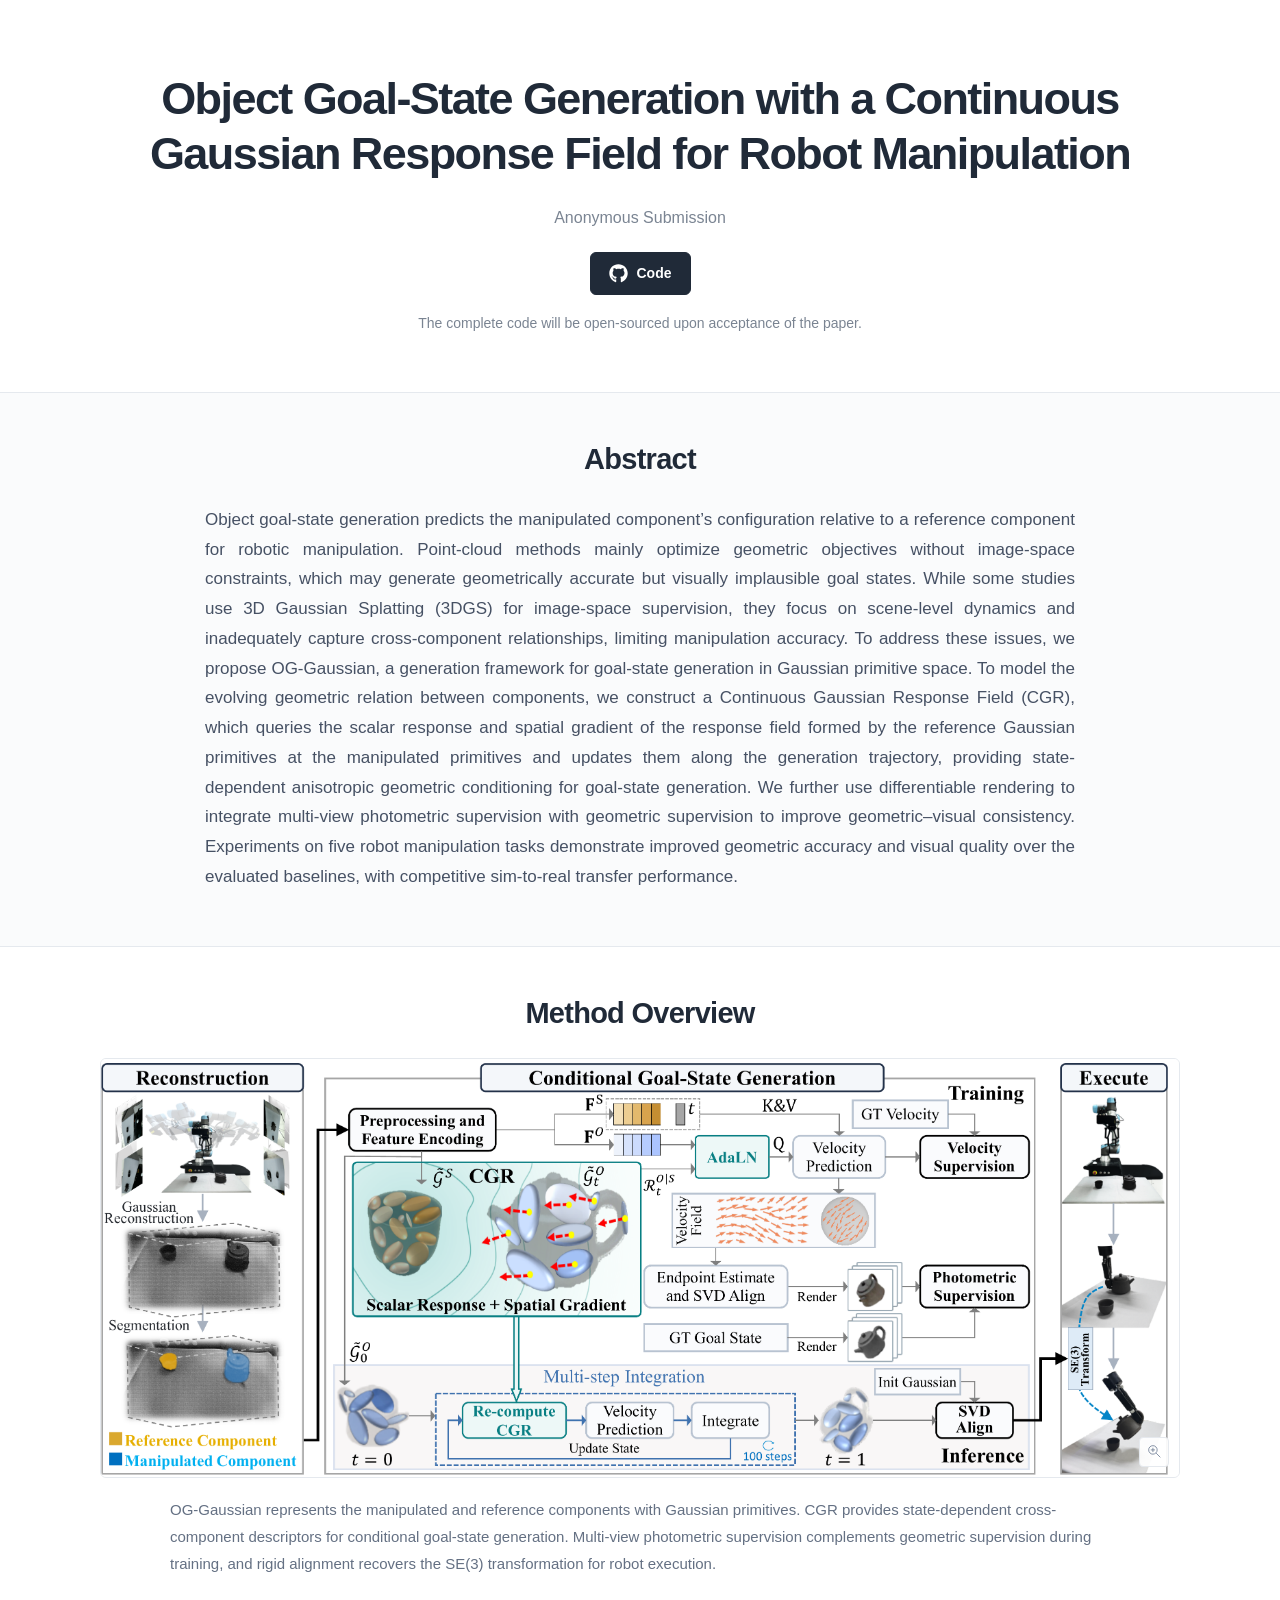
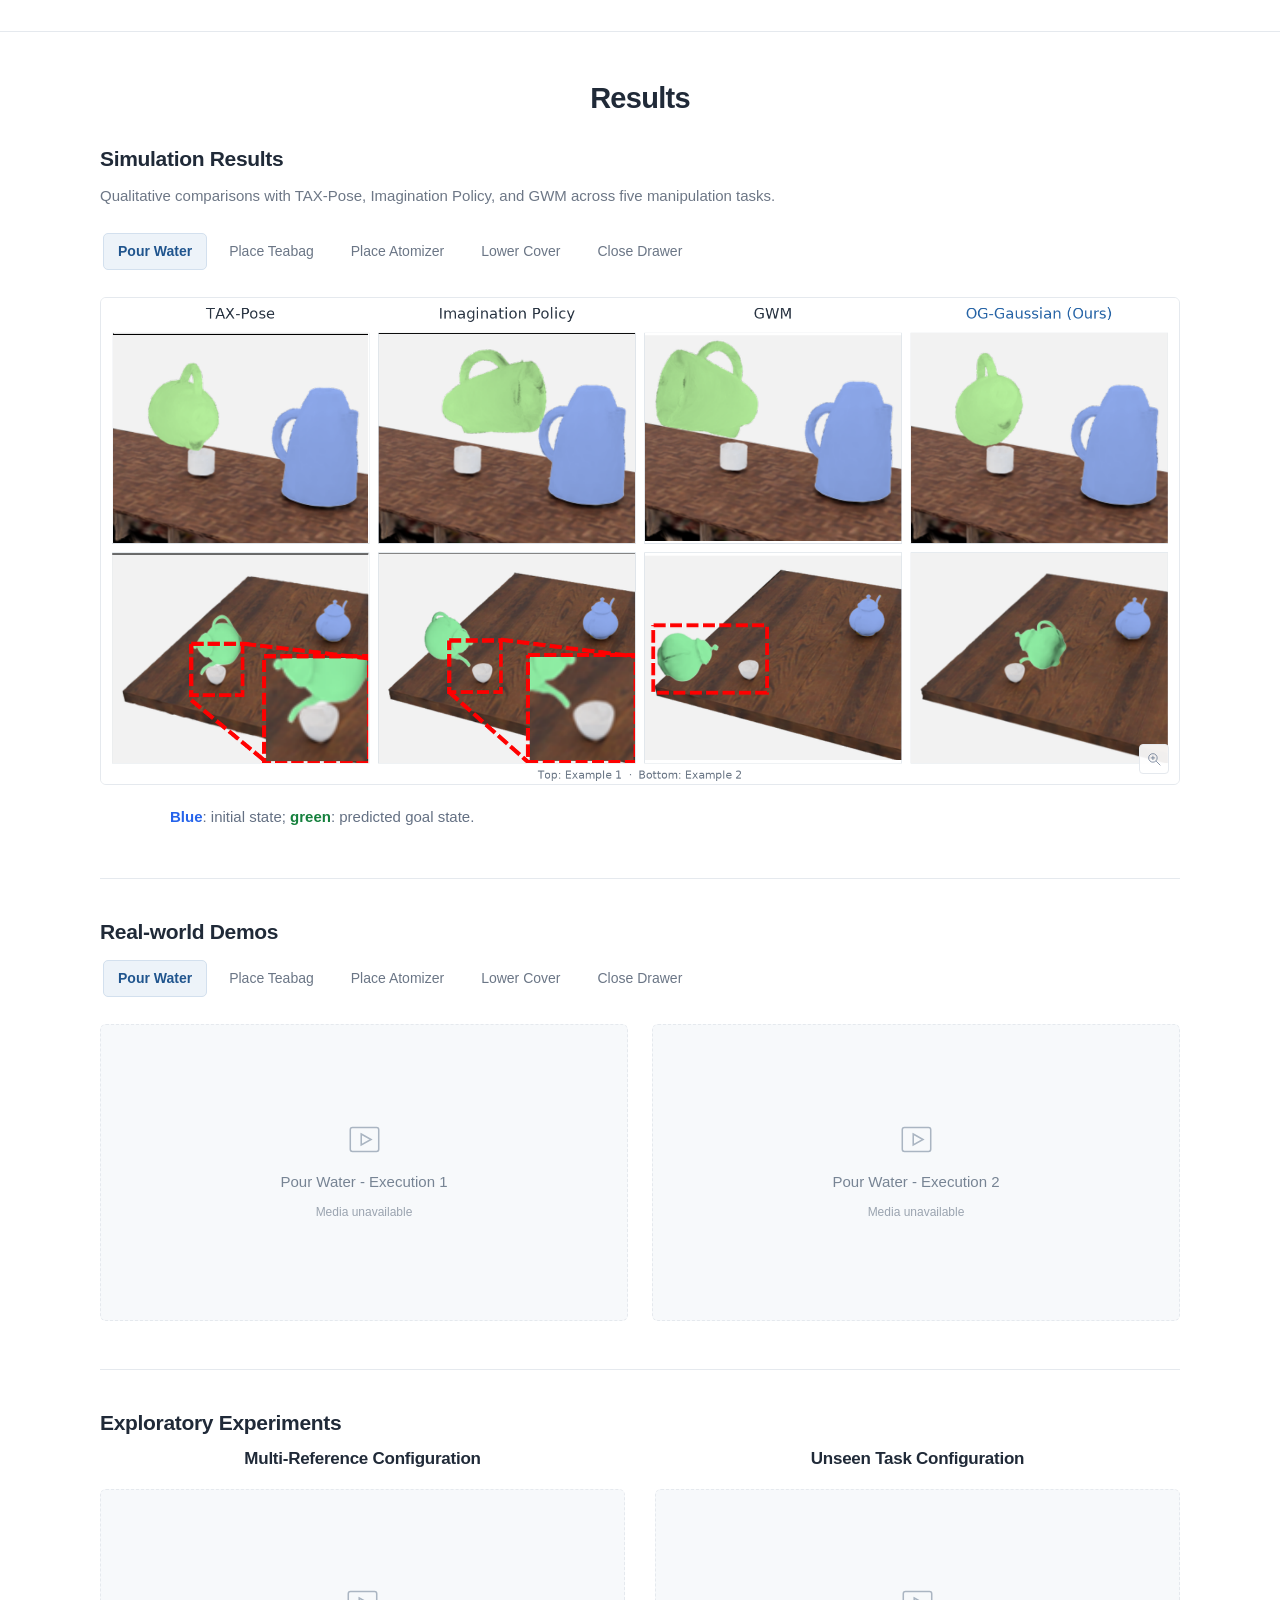
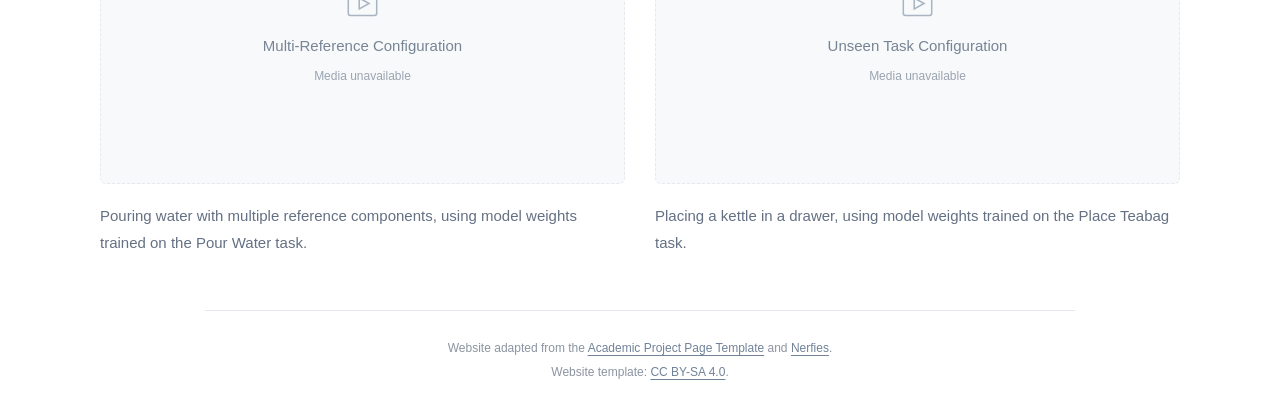
==== index.html @ 36508d86 "Initial project release" ====
<!DOCTYPE html>
<html lang="en">
<head>
  <meta charset="utf-8">
  <meta name="viewport" content="width=device-width, initial-scale=1">
  <meta name="description" content="OG-Gaussian: object goal-state generation with a Continuous Gaussian Response Field for robot manipulation. Anonymous submission.">
  <meta name="robots" content="noindex, nofollow, noarchive">
  <meta name="referrer" content="no-referrer">
  <meta name="theme-color" content="#ffffff">
  <title>OG-Gaussian | Anonymous Submission</title>
  <link rel="icon" type="image/svg+xml" href="static/images/favicon.svg">
  <link rel="stylesheet" href="static/css/index.css?v=20261118-2">
  <!-- Edit content.js to connect the anonymous code repository and all media. -->
  <script defer src="static/js/content.js?v=20261118-2"></script>
  <script defer src="static/js/index.js?v=20261118-3"></script>
</head>
<body>
  <a class="skip-link" href="#abstract">Skip to content</a>
  <main>
    <!-- 1. Title and anonymous code link. No author or affiliation information. -->
    <header class="paper-header page-width" id="top">
      <h1>Object Goal-State Generation with a Continuous Gaussian Response Field for Robot Manipulation</h1>
      <p class="submission-status">Anonymous Submission</p>
      <a class="code-link" id="code-link" href="https://anonymous.4open.science/r/OG-Gaussian_code-47EC/" target="_self" rel="noopener noreferrer">
        <!-- GitHub icon: Font Awesome Free 5.15.1, CC BY 4.0, https://fontawesome.com/license/free -->
        <svg class="github-icon" viewBox="0 0 496 512" fill="currentColor" aria-hidden="true" focusable="false">
          <path d="M165.9 397.4c0 2-2.3 3.6-5.2 3.6-3.3.3-5.6-1.3-5.6-3.6 0-2 2.3-3.6 5.2-3.6 3-.3 5.6 1.3 5.6 3.6zm-31.1-4.5c-.7 2 1.3 4.3 4.3 4.9 2.6 1 5.6 0 6.2-2s-1.3-4.3-4.3-5.2c-2.6-.7-5.5.3-6.2 2.3zm44.2-1.7c-2.9.7-4.9 2.6-4.6 4.9.3 2 2.9 3.3 5.9 2.6 2.9-.7 4.9-2.6 4.6-4.6-.3-1.9-3-3.2-5.9-2.9zM244.8 8C106.1 8 0 113.3 0 252c0 110.9 69.8 205.8 169.5 239.2 12.8 2.3 17.3-5.6 17.3-12.1 0-6.2-.3-40.4-.3-61.4 0 0-70 15-84.7-29.8 0 0-11.4-29.1-27.8-36.6 0 0-22.9-15.7 1.6-15.4 0 0 24.9 2 38.6 25.8 21.9 38.6 58.6 27.5 72.9 20.9 2.3-16 8.8-27.1 16-33.7-55.9-6.2-112.3-14.3-112.3-110.5 0-27.5 7.6-41.3 23.6-58.9-2.6-6.5-11.1-33.3 2.6-67.9 20.9-6.5 69 27 69 27 20-5.6 41.5-8.5 62.8-8.5s42.8 2.9 62.8 8.5c0 0 48.1-33.6 69-27 13.7 34.7 5.2 61.4 2.6 67.9 16 17.7 25.8 31.5 25.8 58.9 0 96.5-58.9 104.2-114.8 110.5 9.2 7.9 17 22.9 17 46.4 0 33.7-.3 75.4-.3 83.6 0 6.5 4.6 14.4 17.3 12.1C428.2 457.8 496 362.9 496 252 496 113.3 383.5 8 244.8 8zM97.2 352.9c-1.3 1-1 3.3.7 5.2 1.6 1.6 3.9 2.3 5.2 1 1.3-1 1-3.3-.7-5.2-1.6-1.6-3.9-2.3-5.2-1zm-10.8-8.1c-.7 1.3.3 2.9 2.3 3.9 1.6 1 3.6.7 4.3-.7.7-1.3-.3-2.9-2.3-3.9-2-.6-3.6-.3-4.3.7zm32.4 35.6c-1.6 1.3-1 4.3 1.3 6.2 2.3 2.3 5.2 2.6 6.5 1 1.3-1.3.7-4.3-1.3-6.2-2.2-2.3-5.2-2.6-6.5-1zm-11.4-14.7c-1.6 1-1.6 3.6 0 5.9 1.6 2.3 4.3 3.3 5.6 2.3 1.6-1.3 1.6-3.9 0-6.2-1.4-2.3-4-3.3-5.6-2z"/>
        </svg>
        <span>Code</span>
      </a>
      <p class="code-release-note">The complete code will be open-sourced upon acceptance of the paper.</p>
    </header>

    <!-- 2. Abstract: text only. -->
    <section class="paper-section abstract-section" id="abstract" aria-labelledby="abstract-title">
      <div class="reading-width">
        <h2 id="abstract-title">Abstract</h2>
        <p class="abstract-text">Object goal-state generation predicts the manipulated component’s configuration relative to a reference component for robotic manipulation. Point-cloud methods mainly optimize geometric objectives without image-space constraints, which may generate geometrically accurate but visually implausible goal states. While some studies use 3D Gaussian Splatting (3DGS) for image-space supervision, they focus on scene-level dynamics and inadequately capture cross-component relationships, limiting manipulation accuracy. To address these issues, we propose OG-Gaussian, a generation framework for goal-state generation in Gaussian primitive space. To model the evolving geometric relation between components, we construct a Continuous Gaussian Response Field (CGR), which queries the scalar response and spatial gradient of the response field formed by the reference Gaussian primitives at the manipulated primitives and updates them along the generation trajectory, providing state-dependent anisotropic geometric conditioning for goal-state generation. We further use differentiable rendering to integrate multi-view photometric supervision with geometric supervision to improve geometric–visual consistency. Experiments on five robot manipulation tasks demonstrate improved geometric accuracy and visual quality over the evaluated baselines, with competitive sim-to-real transfer performance.</p>
      </div>
    </section>

    <!-- 3. Static method figure. No CGR animation. -->
    <section class="paper-section" id="method" aria-labelledby="method-title">
      <div class="page-width">
        <h2 id="method-title">Method Overview</h2>
        <figure class="media-figure method-figure">
          <div class="media-slot method-slot" id="method-media">
            <div class="media-placeholder">
              <span class="placeholder-label">Method overview</span>
              <span class="placeholder-note">Figure forthcoming</span>
            </div>
          </div>
          <figcaption>OG-Gaussian represents the manipulated and reference components with Gaussian primitives. CGR provides state-dependent cross-component descriptors for conditional goal-state generation. Multi-view photometric supervision complements geometric supervision during training, and rigid alignment recovers the SE(3) transformation for robot execution.</figcaption>
        </figure>
      </div>
    </section>

    <!-- 4. Simulation comparisons and real-robot demos. No quantitative tables. -->
    <section class="paper-section" id="results" aria-labelledby="results-title">
      <div class="page-width">
        <h2 id="results-title">Results</h2>
        <div class="results-group">
          <h3>Simulation Results</h3>
          <p class="section-description">Qualitative comparisons with TAX-Pose, Imagination Policy, and GWM across five manipulation tasks.</p>
          <div class="task-gallery" id="simulation-gallery" aria-label="Simulation results">
            <div class="media-slot comparison-slot">
              <div class="media-placeholder">
                <span class="placeholder-label">Simulation comparisons</span>
                <span class="placeholder-note">Figures forthcoming</span>
              </div>
            </div>
          </div>
        </div>
        <div class="results-group">
          <h3>Real-world Demos</h3>
          <div class="task-gallery real-world-gallery" id="real-world-gallery" aria-label="Real-world demos">
            <div class="media-slot video-slot">
              <div class="media-placeholder">
                <span class="placeholder-label">Real-world manipulation</span>
                <span class="placeholder-note">Videos forthcoming</span>
              </div>
            </div>
          </div>
        </div>
        <!-- Exploratory examples, distinct from the main task demonstrations. -->
        <div class="results-group" id="toy-cases" aria-labelledby="toy-title">
          <h3 id="toy-title">Exploratory Experiments</h3>
          <div class="toy-grid">
            <article class="toy-case">
              <h4>Multi-Reference Configuration</h4>
              <figure class="media-figure">
                <div class="media-slot video-slot" id="multiple-references-media">
                  <div class="media-placeholder">
                    <span class="placeholder-label">Multi-Reference Configuration</span>
                    <span class="placeholder-note">Demo forthcoming</span>
                  </div>
                </div>
                <figcaption id="multiple-references-caption" hidden></figcaption>
              </figure>
            </article>
            <article class="toy-case">
              <h4>Unseen Task Configuration</h4>
              <figure class="media-figure">
                <div class="media-slot video-slot" id="unseen-tasks-media">
                  <div class="media-placeholder">
                    <span class="placeholder-label">Unseen Task Configuration</span>
                    <span class="placeholder-note">Demo forthcoming</span>
                  </div>
                </div>
                <figcaption id="unseen-tasks-caption" hidden></figcaption>
              </figure>
            </article>
          </div>
        </div>
      </div>
    </section>
  </main>
  <noscript><p class="noscript-message reading-width">Enable JavaScript to view task-specific images and videos.</p></noscript>
  <footer class="site-footer reading-width">
    <p>Website adapted from the <a href="https://github.com/eliahuhorwitz/Academic-project-page-template" target="_blank" rel="noopener noreferrer">Academic Project Page Template</a> and <a href="https://nerfies.github.io/" target="_blank" rel="noopener noreferrer">Nerfies</a>.</p>
    <p>Website template: <a href="https://creativecommons.org/licenses/by-sa/4.0/" target="_blank" rel="license noopener noreferrer">CC BY-SA 4.0</a>.</p>
  </footer>
  <dialog class="image-viewer" id="image-viewer" aria-label="Enlarged figure">
    <button class="viewer-close" id="viewer-close" type="button" aria-label="Close enlarged figure">×</button>
    <img id="viewer-image" alt="">
    <p id="viewer-caption"></p>
  </dialog>
</body>
</html>
---- static/css/index.css ----
:root {
  color-scheme: light;
  --ink: #202a38;
  --body: #465164;
  --muted: #7a8492;
  --accent: #2563a6;
  --line: #e5e9ee;
  --surface: #f7f9fb;
  font-family: Inter, "Helvetica Neue", Arial, sans-serif;
  font-synthesis: none;
  text-rendering: optimizeLegibility;
  -webkit-font-smoothing: antialiased;
}
* { box-sizing: border-box; }
html { scroll-behavior: smooth; }
body { margin: 0; color: var(--body); background: #fff; font-size: 17px; line-height: 1.75; }
[hidden] { display: none !important; }
button, a { -webkit-tap-highlight-color: transparent; }
button { font: inherit; }
a { color: var(--accent); text-underline-offset: 3px; }
a:hover { text-decoration-thickness: 2px; }
button:focus-visible, a:focus-visible, [tabindex="0"]:focus-visible { outline: 3px solid #77a6d8; outline-offset: 5px; }
.page-width { width: min(1080px, calc(100% - 64px)); margin-inline: auto; }
.reading-width { width: min(870px, calc(100% - 64px)); margin-inline: auto; }
.skip-link { position: absolute; top: 12px; left: 16px; padding: 8px 14px; background: #fff; transform: translateY(-160%); z-index: 10; }
.skip-link:focus { transform: translateY(0); }
.paper-header { padding: 72px 0 57px; text-align: center; }
.method-name { margin: 0 0 14px; color: var(--accent); font-size: 16px; font-weight: 700; letter-spacing: .08em; }
h1 { max-width: 1020px; margin: 0 auto; color: var(--ink); font-size: clamp(30px, 3.7vw, 45px); font-weight: 750; line-height: 1.22; letter-spacing: -.035em; text-wrap: balance; }
.submission-status { margin: 22px 0 20px; color: var(--muted); font-size: 16px; }
.code-release-note { margin: 16px 0 0; color: var(--muted); font-size: 14px; }
.code-link { display: inline-flex; align-items: center; justify-content: center; gap: 9px; min-height: 43px; padding: 7px 18px; border: 1px solid var(--ink); border-radius: 6px; background: var(--ink); color: #fff; font-size: 14px; font-weight: 600; line-height: 1.5; text-decoration: none; transition: background .16s, border-color .16s; }
.code-link:not([aria-disabled="true"]):hover { background: var(--accent); border-color: var(--accent); }
.code-link[aria-disabled="true"] { border-color: var(--line); background: var(--surface); color: #5c6777; cursor: default; }
.code-link svg { width: 19px; height: 19px; }
.paper-section { padding: 48px 0 54px; border-top: 1px solid var(--line); scroll-margin-top: 24px; }
.abstract-section { background: #fafbfc; }
h2 { margin: 0 0 26px; color: var(--ink); font-size: 29px; font-weight: 650; line-height: 1.3; letter-spacing: -.025em; text-align: center; }
h3 { margin: 0 0 10px; color: var(--ink); font-size: 21px; font-weight: 600; line-height: 1.4; letter-spacing: -.015em; }
.abstract-text { margin: 0; text-align: justify; }
.media-figure { margin: 0; }
figcaption { max-width: 940px; margin: 18px auto 0; color: #647083; font-size: 15px; line-height: 1.8; text-align: left; }
.state-color { font-weight: 600; }
.state-color--initial { color: #2563eb; }
.state-color--goal { color: #15803d; }
.media-slot { position: relative; display: grid; align-items: center; width: 100%; min-width: 0; overflow: hidden; border: 1px solid var(--line); border-radius: 6px; background: #fff; }
.media-slot.is-empty { border-style: dashed; background: var(--surface); }
.method-slot { min-height: 290px; }
.comparison-slot { min-height: 330px; }
.video-slot { aspect-ratio: 16 / 9; }
.media-placeholder { display: flex; align-items: center; justify-content: center; flex-direction: column; gap: 7px; width: 100%; height: 100%; min-height: inherit; padding: 38px 20px; background: var(--surface); text-align: center; }
.placeholder-icon { width: 35px; height: 35px; margin-bottom: 5px; color: #aab5c2; }
.placeholder-label { color: #778494; font-size: 15px; font-weight: 500; }
.placeholder-note { color: #9ba4b0; font-size: 12px; }
.image-trigger { position: relative; display: block; width: 100%; margin: 0; padding: 0; border: 0; background: #fff; cursor: zoom-in; }
.image-trigger img { display: block; width: 100%; height: auto; }
.image-trigger:focus-visible { outline-offset: -5px; }
.zoom-hint { position: absolute; right: 10px; bottom: 10px; display: grid; place-items: center; width: 30px; height: 30px; border: 1px solid var(--line); border-radius: 4px; background: rgb(255 255 255 / 92%); color: #60718a; }
.zoom-hint svg { width: 17px; height: 17px; }
.media-slot video { display: block; width: 100%; height: 100%; max-height: 75vh; object-fit: contain; background: #111722; }
.media-slot.has-media { min-height: 0; }
.results-group + .results-group { margin-top: 48px; padding-top: 38px; border-top: 1px solid var(--line); }
.section-description { max-width: 870px; margin: 0 0 21px; color: #6d7786; font-size: 15px; }
.task-tabs { display: flex; gap: 7px; margin-bottom: 18px; padding: 3px 3px 9px; overflow-x: auto; scrollbar-width: thin; }
.task-tab { flex: 0 0 auto; padding: 7px 14px; border: 1px solid transparent; border-radius: 5px; background: transparent; color: #6b7686; font-size: 14px; line-height: 1.5; cursor: pointer; transition: color .15s, background .15s; }
.task-tab:hover { background: var(--surface); color: var(--accent); }
.task-tab[aria-selected="true"] { border-color: #d3e0ee; background: #edf3f9; color: #20558e; font-weight: 600; }
.task-panel { outline: none; }
.real-world-gallery { max-width: 1080px; margin-inline: auto; }
.media-grid { display: grid; grid-template-columns: repeat(2, minmax(0, 1fr)); gap: 24px; }
.toy-grid { display: grid; grid-template-columns: repeat(2, minmax(0, 1fr)); gap: 30px; }
.toy-case h4 { margin: 0 0 18px; color: var(--ink); text-align: center; font-size: 17px; font-weight: 600; line-height: 1.4; letter-spacing: -.015em; }
.site-footer { padding: 24px 0 32px; border-top: 1px solid var(--line); color: #8b94a0; text-align: center; font-size: 12px; line-height: 1.7; }
.site-footer p { margin: 3px 0; }
.site-footer a { color: #718299; }
.noscript-message { padding: 20px 0; font-size: 14px; }
.image-viewer { width: fit-content; max-width: 96vw; max-height: 94vh; margin: auto; padding: 48px 20px 16px; border: 0; border-radius: 8px; background: #fff; box-shadow: 0 15px 80px rgb(0 0 0 / 20%); }
.image-viewer::backdrop { background: rgb(14 22 34 / 80%); }
.image-viewer img { display: block; max-width: 90vw; max-height: 76vh; margin: auto; object-fit: contain; }
.image-viewer p { max-width: 900px; margin: 12px auto 0; font-size: 14px; text-align: center; }
.image-viewer p:empty { display: none; }
.viewer-close { position: absolute; top: 5px; right: 8px; width: 36px; height: 36px; padding: 0; border: 0; background: transparent; color: #536074; font-size: 29px; line-height: 1; cursor: pointer; }
body.viewer-open { overflow: hidden; }
@media (max-width: 700px) {
  body { font-size: 16px; line-height: 1.8; }
  .page-width, .reading-width { width: calc(100% - 36px); }
  .paper-header { padding: 44px 0 37px; }
  h1 { font-size: clamp(27px, 5vw, 35px); line-height: 1.3; }
  .method-name { margin-bottom: 12px; font-size: 14px; }
  .submission-status { margin-top: 18px; font-size: 14px; }
  .paper-section { padding: 34px 0 39px; }
  h2 { margin-bottom: 23px; font-size: 25px; }
  h3 { font-size: 19px; }
  .abstract-text { text-align: left; }
  .method-slot { min-height: 190px; }
  .comparison-slot { min-height: 240px; }
  figcaption { margin-top: 13px; font-size: 14px; }
  .section-description { font-size: 14px; }
  .task-tabs { gap: 3px; margin-inline: -3px; }
  .task-tab { padding-inline: 11px; font-size: 13px; }
  .results-group + .results-group { margin-top: 33px; padding-top: 29px; }
  .toy-grid { grid-template-columns: 1fr; gap: 30px; }
  .site-footer { padding-bottom: 24px; font-size: 11px; }
}
@media (prefers-reduced-motion: reduce) {
  html { scroll-behavior: auto; }
  *, *::before, *::after { transition: none !important; }
}
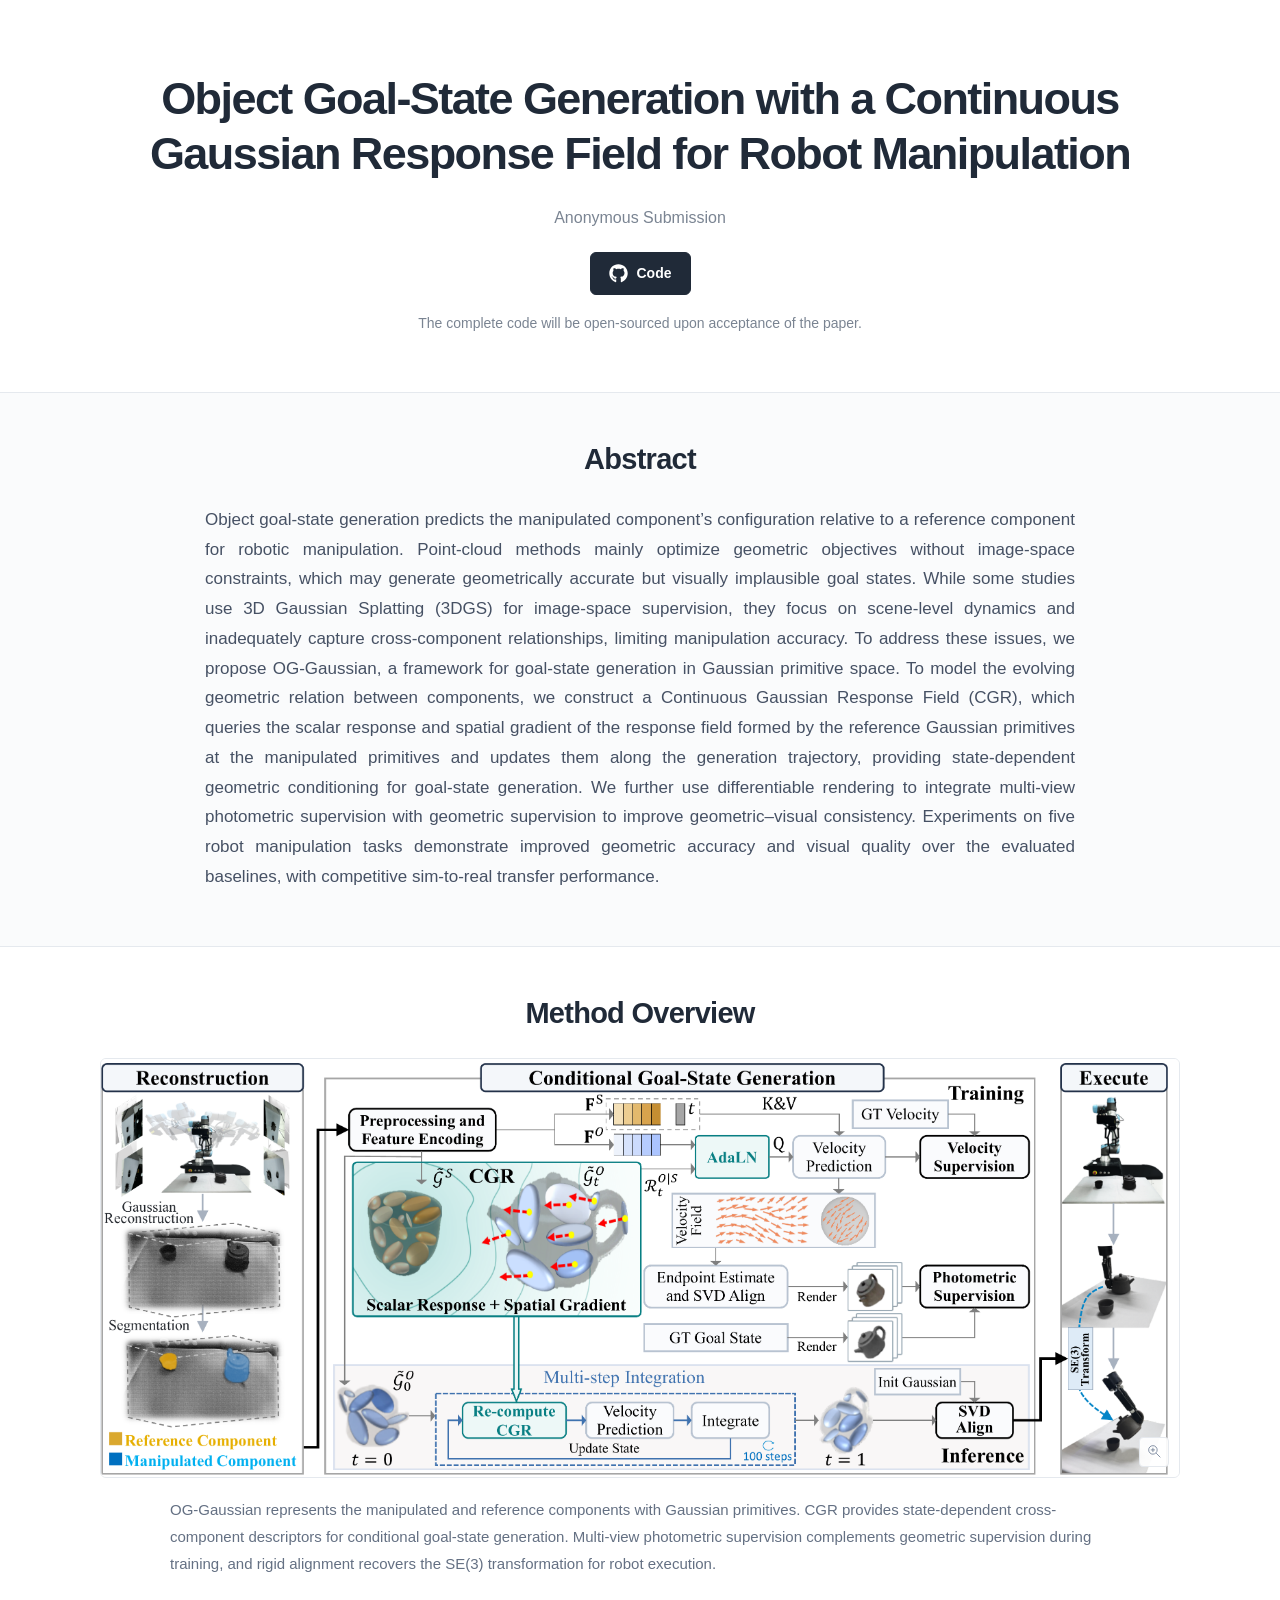
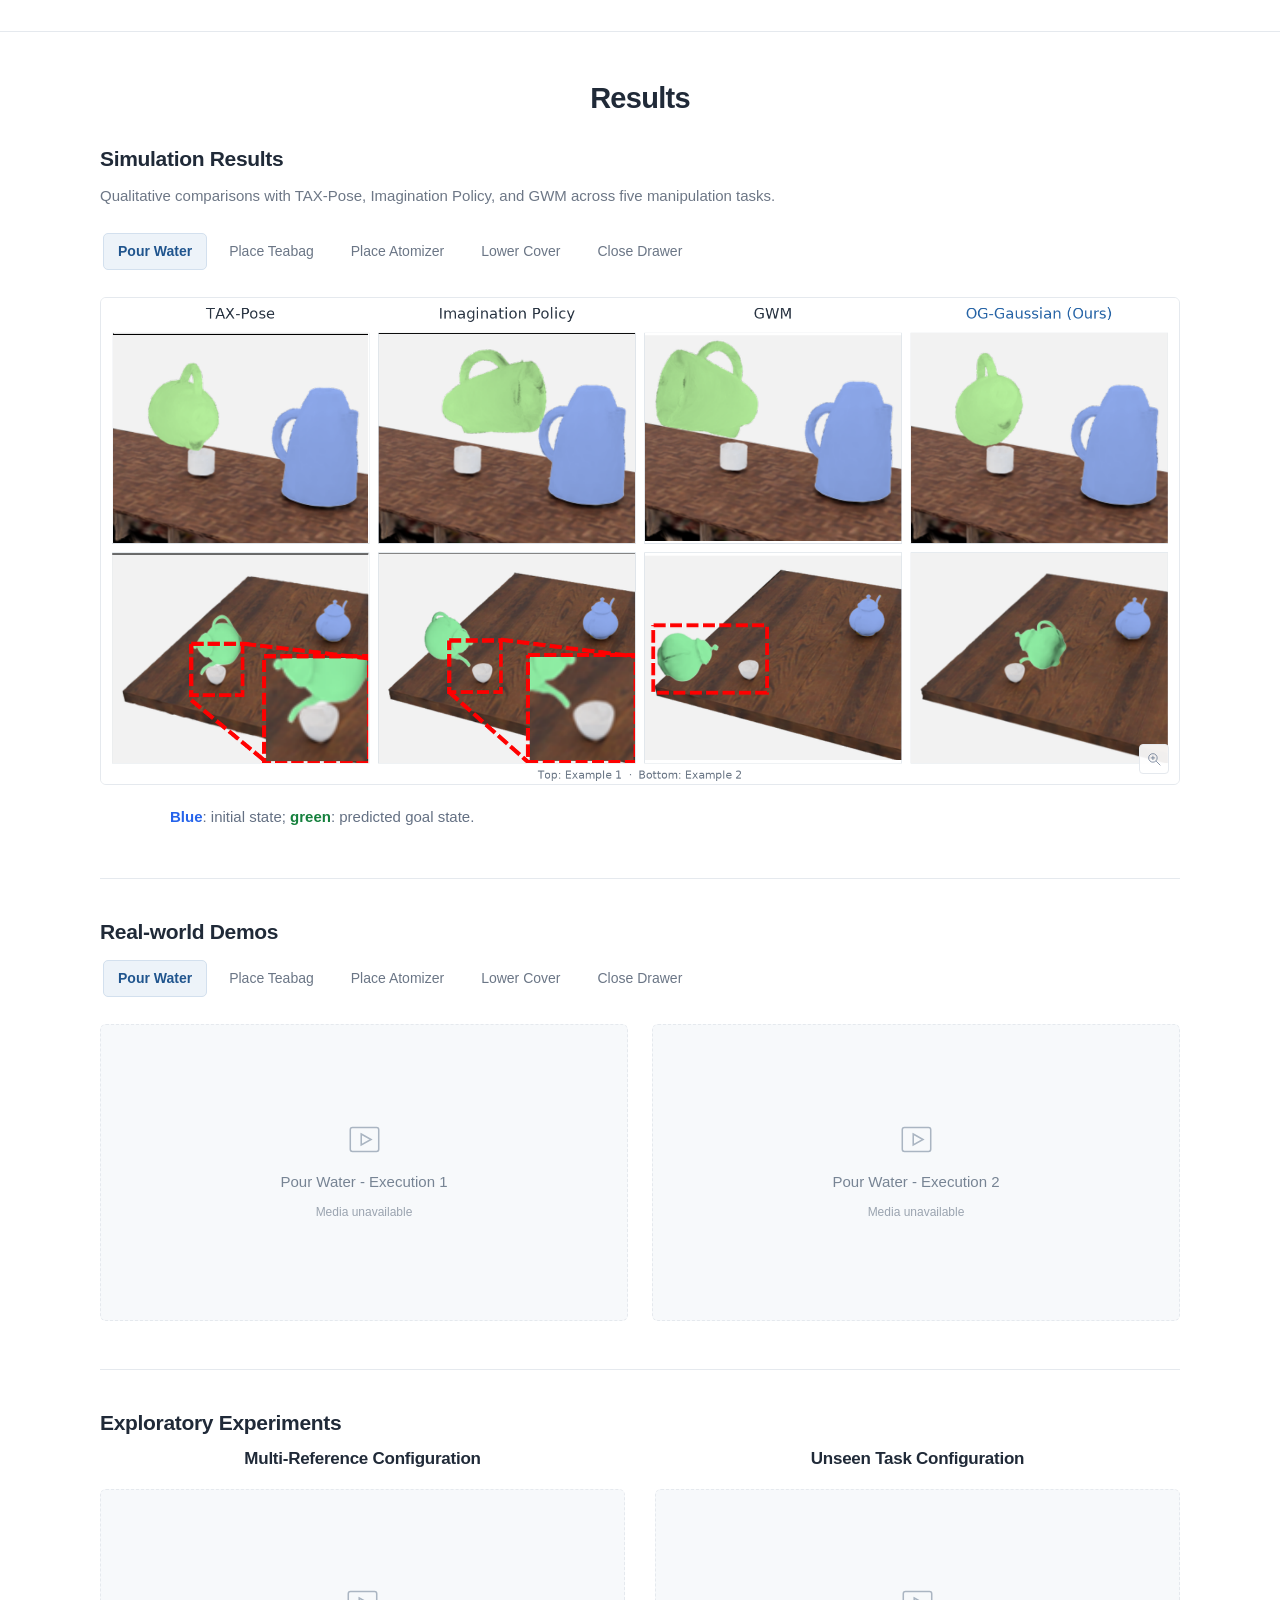
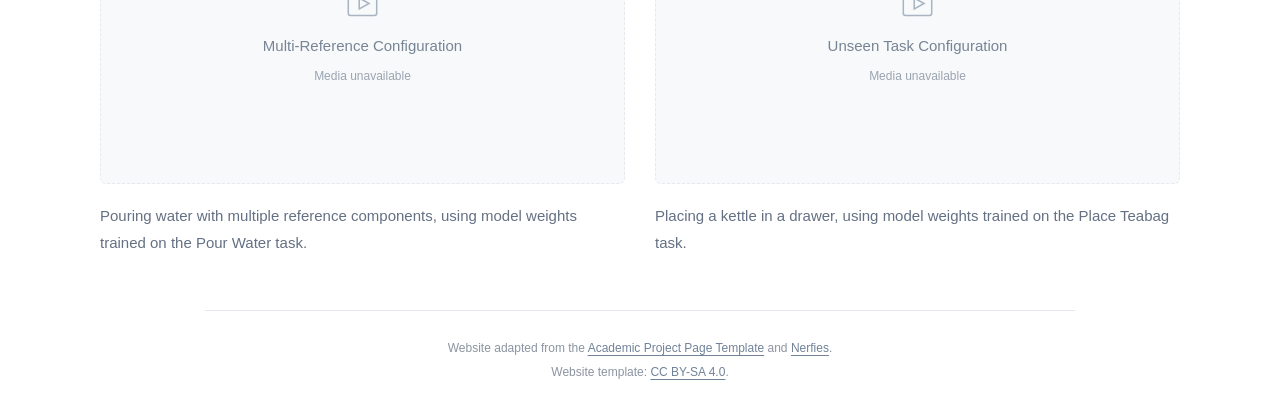
==== commit cc6e069b: "Update framework diagram and align abstract with revised manuscript" ====
--- a/index.html
+++ b/index.html
@@ -11,7 +11,7 @@
   <link rel="icon" type="image/svg+xml" href="static/images/favicon.svg">
   <link rel="stylesheet" href="static/css/index.css?v=20261118-2">
   <!-- Edit content.js to connect the anonymous code repository and all media. -->
-  <script defer src="static/js/content.js?v=20261118-2"></script>
+  <script defer src="static/js/content.js?v=20261120"></script>
   <script defer src="static/js/index.js?v=20261118-3"></script>
 </head>
 <body>
@@ -35,7 +35,7 @@
     <section class="paper-section abstract-section" id="abstract" aria-labelledby="abstract-title">
       <div class="reading-width">
         <h2 id="abstract-title">Abstract</h2>
-        <p class="abstract-text">Object goal-state generation predicts the manipulated component’s configuration relative to a reference component for robotic manipulation. Point-cloud methods mainly optimize geometric objectives without image-space constraints, which may generate geometrically accurate but visually implausible goal states. While some studies use 3D Gaussian Splatting (3DGS) for image-space supervision, they focus on scene-level dynamics and inadequately capture cross-component relationships, limiting manipulation accuracy. To address these issues, we propose OG-Gaussian, a generation framework for goal-state generation in Gaussian primitive space. To model the evolving geometric relation between components, we construct a Continuous Gaussian Response Field (CGR), which queries the scalar response and spatial gradient of the response field formed by the reference Gaussian primitives at the manipulated primitives and updates them along the generation trajectory, providing state-dependent anisotropic geometric conditioning for goal-state generation. We further use differentiable rendering to integrate multi-view photometric supervision with geometric supervision to improve geometric–visual consistency. Experiments on five robot manipulation tasks demonstrate improved geometric accuracy and visual quality over the evaluated baselines, with competitive sim-to-real transfer performance.</p>
+        <p class="abstract-text">Object goal-state generation predicts the manipulated component’s configuration relative to a reference component for robotic manipulation. Point-cloud methods mainly optimize geometric objectives without image-space constraints, which may generate geometrically accurate but visually implausible goal states. While some studies use 3D Gaussian Splatting (3DGS) for image-space supervision, they focus on scene-level dynamics and inadequately capture cross-component relationships, limiting manipulation accuracy. To address these issues, we propose OG-Gaussian, a framework for goal-state generation in Gaussian primitive space. To model the evolving geometric relation between components, we construct a Continuous Gaussian Response Field (CGR), which queries the scalar response and spatial gradient of the response field formed by the reference Gaussian primitives at the manipulated primitives and updates them along the generation trajectory, providing state-dependent geometric conditioning for goal-state generation. We further use differentiable rendering to integrate multi-view photometric supervision with geometric supervision to improve geometric–visual consistency. Experiments on five robot manipulation tasks demonstrate improved geometric accuracy and visual quality over the evaluated baselines, with competitive sim-to-real transfer performance.</p>
       </div>
     </section>
 
